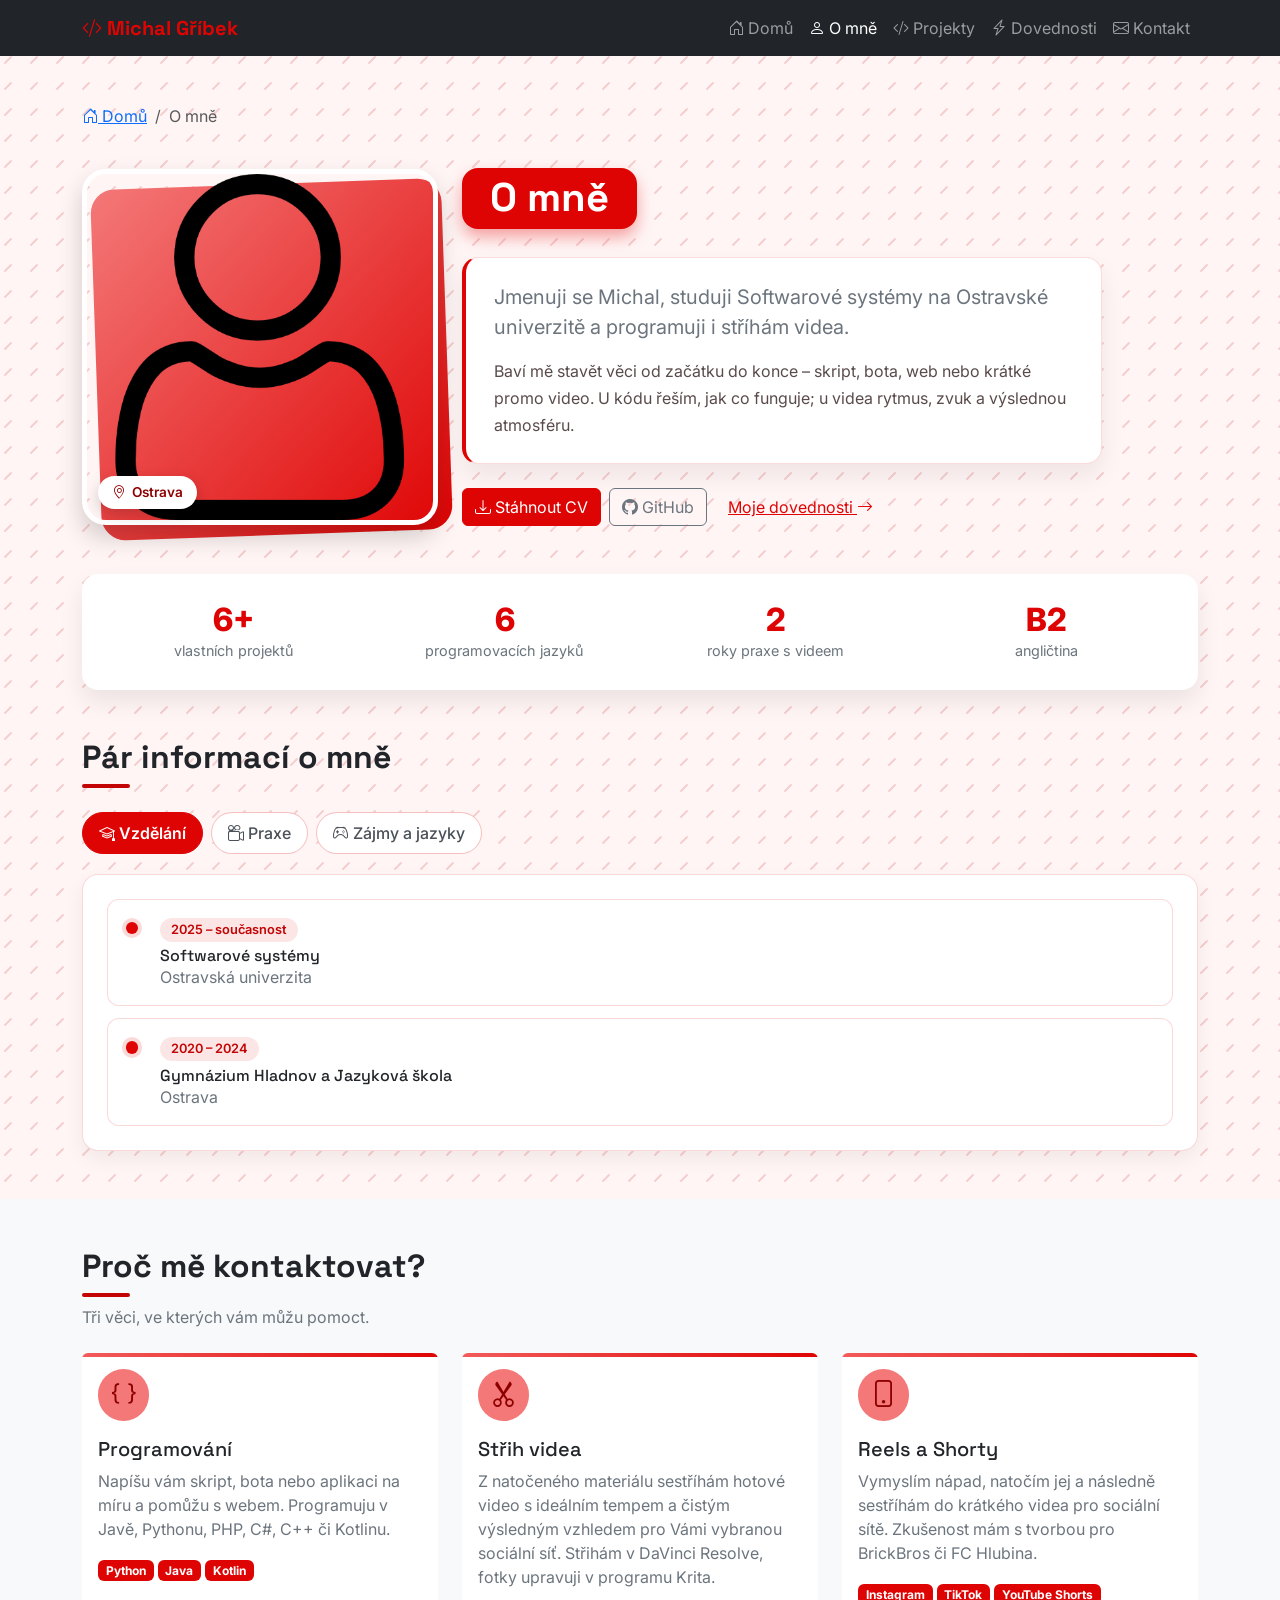
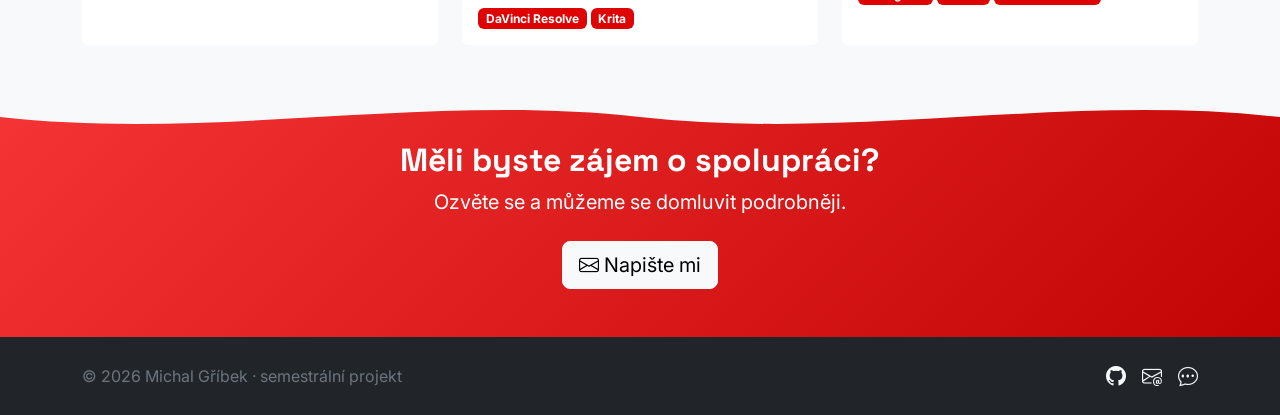
==== aboutme.html @ 523cc598 "Add files via upload" ====
<!DOCTYPE html>
<html lang="cs">
<head>
    <meta name="viewport" content="width=device-width, initial-scale=1">
    <meta charset="UTF-8">
    <title>AboutMe</title>
    <link rel="stylesheet" href="css/bootstrap.min.css">
    <link rel="stylesheet" href="css/style.css">
    <link rel="stylesheet" href="https://cdn.jsdelivr.net/npm/bootstrap-icons@1.11.3/font/bootstrap-icons.min.css">
    <link rel="preconnect" href="https://fonts.googleapis.com">
    <link rel="preconnect" href="https://fonts.gstatic.com" crossorigin>
    <link href="https://fonts.googleapis.com/css2?family=Inter:wght@400;500;600&family=Space+Grotesk:wght@500;700&display=swap" rel="stylesheet">
</head>
<body class="d-flex flex-column min-vh-100 about-page">
<header>
    <nav class="navbar navbar-expand-lg bg-dark" data-bs-theme="dark">
        <div class="container">
            <a class="navbar-brand fw-bold" href="index.html">
                <i class="bi bi-code-slash"></i> Michal Gříbek
            </a>

            <button class="navbar-toggler" type="button" data-bs-toggle="collapse"
                    data-bs-target="#mainNav" aria-controls="mainNav"
                    aria-expanded="false" aria-label="Přepnout navigaci">
                <span class="navbar-toggler-icon"></span>
            </button>

            <div class="collapse navbar-collapse" id="mainNav">
                <ul class="navbar-nav ms-auto">
                    <li class="nav-item">
                        <a class="nav-link" aria-current="page" href="index.html">
                            <i class="bi bi-house-door"></i> Domů
                        </a>
                    </li>
                    <li class="nav-item">
                        <a class="nav-link active" href="aboutme.html"><i class="bi bi-person"></i> O mně</a>
                    </li>
                    <li class="nav-item">
                        <a class="nav-link" href="projects.html"><i class="bi bi-code-slash"></i> Projekty</a>
                    </li>
                    <li class="nav-item">
                        <a class="nav-link" href="skills.html"><i class="bi bi-lightning-charge"></i> Dovednosti</a>
                    </li>
                    <li class="nav-item">
                        <a class="nav-link" href="contact.html"><i class="bi bi-envelope"></i> Kontakt</a>
                    </li>
                </ul>
            </div>
        </div>
    </nav>
</header>


<section class="py-5">
    <div class="container">

        <nav aria-label="breadcrumb">
            <ol class="breadcrumb">
                <li class="breadcrumb-item"><a href="index.html"><i class="bi bi-house-door"></i> Domů</a></li>
                <li class="breadcrumb-item active" aria-current="page">O mně</li>
            </ol>
        </nav>

        <div class="row align-items-center g-4 mt-1">
            <div class="col-md-4">
                <div class="about-photo-wrap">
                    <img src="photos/user.png" alt="Michal Gříbek" class="about-photo">
                    <span class="about-photo-badge"><i class="bi bi-geo-alt"></i> Ostrava</span>
                </div>
            </div>
            <div class="col-md-8">
                <h1 class="page-title mb-4"><b>O mně</b></h1>
                <div class="about-intro">
                    <p class="fs-5 text-secondary mb-3">
                        Jmenuji se Michal, studuji Softwarové systémy na Ostravské univerzitě
                        a programuji i stříhám videa.
                    </p>
                    <p class="about-intro-body mb-0">
                        Baví mě stavět věci od začátku do konce – skript, bota, web nebo krátké promo video.
                        U kódu řeším, jak co funguje; u videa rytmus, zvuk a výslednou atmosféru.
                    </p>
                </div>
                <div class="d-flex flex-wrap gap-2 mt-4">
                    <a href="photos/CV.pdf" download class="btn btn-brand"><i class="bi bi-download"></i> Stáhnout CV</a>
                    <a href="https://github.com/MysaGrib" target="_blank" rel="noopener" class="btn btn-outline-secondary">
                        <i class="bi bi-github"></i> GitHub
                    </a>
                    <a href="skills.html" class="btn btn-link link-brand">Moje dovednosti <i class="bi bi-arrow-right"></i></a>
                </div>
            </div>
        </div>
    </div>
</section>

<section class="pb-5">
    <div class="container">
        <div class="stats-card">
            <div class="stat">
                <span class="stat-num">6+</span>
                <span class="stat-label">vlastních projektů</span>
            </div>
            <div class="stat">
                <span class="stat-num">6</span>
                <span class="stat-label">programovacích jazyků</span>
            </div>
            <div class="stat">
                <span class="stat-num">2</span>
                <span class="stat-label">roky praxe s videem</span>
            </div>
            <div class="stat">
                <span class="stat-num">B2</span>
                <span class="stat-label">angličtina</span>
            </div>
        </div>
    </div>
</section>

<section class="pb-5">
    <div class="container">
        <h2 class="section-title mb-4"><b>Pár informací o mně</b></h2>

        <ul class="nav nav-pills about-tabs" id="aboutTabs" role="tablist">
            <li class="nav-item" role="presentation">
                <button class="nav-link active" id="tab-edu" data-bs-toggle="tab" data-bs-target="#pane-edu"
                        type="button" role="tab" aria-controls="pane-edu" aria-selected="true">
                    <i class="bi bi-mortarboard"></i> Vzdělání
                </button>
            </li>
            <li class="nav-item" role="presentation">
                <button class="nav-link" id="tab-work" data-bs-toggle="tab" data-bs-target="#pane-work"
                        type="button" role="tab" aria-controls="pane-work" aria-selected="false">
                    <i class="bi bi-camera-reels"></i> Praxe
                </button>
            </li>
            <li class="nav-item" role="presentation">
                <button class="nav-link" id="tab-hobby" data-bs-toggle="tab" data-bs-target="#pane-hobby"
                        type="button" role="tab" aria-controls="pane-hobby" aria-selected="false">
                    <i class="bi bi-controller"></i> Zájmy a jazyky
                </button>
            </li>
        </ul>

        <div class="tab-content about-tab-content p-4" id="aboutTabsContent">


            <div class="tab-pane fade show active" id="pane-edu" role="tabpanel" aria-labelledby="tab-edu" tabindex="0">
                <ul class="timeline mb-0">
                    <li>
                        <span class="when">2025 – současnost</span>
                        <h3 class="h6 mb-0">Softwarové systémy</h3>
                        <span class="text-secondary">Ostravská univerzita</span>
                    </li>
                    <li>
                        <span class="when">2020 – 2024</span>
                        <h3 class="h6 mb-0">Gymnázium Hladnov a Jazyková škola</h3>
                        <span class="text-secondary">Ostrava</span>
                    </li>
                </ul>
            </div>

            <div class="tab-pane fade" id="pane-work" role="tabpanel" aria-labelledby="tab-work" tabindex="0">
                <ul class="timeline mb-0">
                    <li>
                        <span class="when">duben 2026 – současnost</span>
                        <h3 class="h6 mb-0">BrickBros, Ostrava</h3>
                        <span class="text-secondary">Nápady na sociální sítě, natáčení a střih videí.</span>
                    </li>
                    <li>
                        <span class="when">červenec – říjen 2025</span>
                        <h3 class="h6 mb-0">FC Hlubina, Ostrava</h3>
                        <span class="text-secondary">Nápady na sociální sítě, natáčení a střih videí.</span>
                    </li>
                </ul>
            </div>

            <div class="tab-pane fade" id="pane-hobby" role="tabpanel" aria-labelledby="tab-hobby" tabindex="0">
                <div class="row g-4">
                    <div class="col-md-6">
                        <h3 class="h6"><i class="bi bi-heart"></i> Zájmy</h3>
                        <div class="d-flex flex-wrap gap-2">
                            <span class="badge badge-brand fs-6 fw-medium">Technologie</span>
                            <span class="badge badge-brand fs-6 fw-medium">Počítače</span>
                            <span class="badge badge-brand fs-6 fw-medium">Videohry</span>
                            <span class="badge badge-brand fs-6 fw-medium">Knihy a komiksy</span>
                            <span class="badge badge-brand fs-6 fw-medium">Filmy</span>
                        </div>
                    </div>
                    <div class="col-md-6">
                        <h3 class="h6"><i class="bi bi-translate"></i> Jazyky</h3>
                        <ul class="list-unstyled mb-0">
                            <li>Čeština – rodný jazyk</li>
                            <li>Angličtina – pokročilá, certifikát úrovně B2</li>
                        </ul>
                    </div>
                </div>
            </div>

        </div>
    </div>
</section>

<section class="py-5 bg-body-tertiary">
    <div class="container">
        <h2 class="section-title mb-2"><b>Proč mě kontaktovat?</b></h2>
        <p class="text-secondary mb-4">Tři věci, ve kterých vám můžu pomoct.</p>

        <div class="row g-4">
            <div class="col-md-4">
                <div class="card h-100 card-hover">
                    <div class="card-body">
                        <span class="icon-circle mb-3"><i class="bi bi-braces"></i></span>
                        <h3 class="h5 card-title">Programování</h3>
                        <p class="card-text text-secondary">
                            Napíšu vám skript, bota nebo aplikaci na míru a pomůžu s webem.
                            Programuju v Javě, Pythonu, PHP, C#, C++ či Kotlinu.
                        </p>
                        <span class="badge badge-brand">Python</span>
                        <span class="badge badge-brand">Java</span>
                        <span class="badge badge-brand">Kotlin</span>
                    </div>
                </div>
            </div>
            <div class="col-md-4">
                <div class="card h-100 card-hover">
                    <div class="card-body">
                        <span class="icon-circle mb-3"><i class="bi bi-scissors"></i></span>
                        <h3 class="h5 card-title">Střih videa</h3>
                        <p class="card-text text-secondary">
                            Z natočeného materiálu sestříhám hotové video s ideálním tempem
                            a čistým výsledným vzhledem pro Vámi vybranou sociální síť.
                            Střihám v DaVinci Resolve, fotky upravuji v programu Krita.
                        </p>
                        <span class="badge badge-brand">DaVinci Resolve</span>
                        <span class="badge badge-brand">Krita</span>
                    </div>
                </div>
            </div>
            <div class="col-md-4">
                <div class="card h-100 card-hover">
                    <div class="card-body">
                        <span class="icon-circle mb-3"><i class="bi bi-phone"></i></span>
                        <h3 class="h5 card-title">Reels a Shorty</h3>
                        <p class="card-text text-secondary">
                            Vymyslím nápad, natočím jej a následně sestříhám do krátkého videa pro sociální sítě.
                            Zkušenost mám s tvorbou pro BrickBros či FC Hlubina.
                        </p>
                        <span class="badge badge-brand">Instagram</span>
                        <span class="badge badge-brand">TikTok</span>
                        <span class="badge badge-brand">YouTube Shorts</span>
                    </div>
                </div>
            </div>
        </div>
    </div>
</section>

<section class="py-5 cta-band cta-band-wave text-center">
    <svg class="cta-wave" viewBox="0 0 1440 60" preserveAspectRatio="none" aria-hidden="true">
        <path d="M0,0 L0,30 C240,60 480,0 720,30 C960,60 1200,0 1440,30 L1440,0 Z" fill="#f8f9fa"/>
    </svg>
    <div class="container">
        <h2 class="fw-bold">Měli byste zájem o spolupráci?</h2>
        <p class="fs-5 mb-4">Ozvěte se a můžeme se domluvit podrobněji.</p>
        <a href="contact.html" class="btn btn-light btn-lg"><i class="bi bi-envelope"></i> Napište mi</a>
    </div>
</section>

<footer class="bg-dark text-light py-4 mt-auto" data-bs-theme="dark">
    <div class="container d-flex flex-column flex-md-row justify-content-between align-items-center gap-2">
        <span class="text-secondary">&copy; 2026 Michal Gříbek · semestrální projekt</span>
        <span class="d-flex gap-3 fs-5">
            <a href="https://github.com/MysaGrib" target="_blank" rel="noopener" class="link-light" aria-label="GitHub"><i class="bi bi-github"></i></a>
            <a href="mailto:michal.gribek@email.cz" class="link-light" aria-label="E-mail"><i class="bi bi-envelope-at"></i></a>
            <a href="contact.html" class="link-light" aria-label="Kontaktní formulář"><i class="bi bi-chat-dots"></i></a>
        </span>
    </div>
</footer>
<script src="js/bootstrap.min.js"></script>
</body>
</html>
---- css/style.css ----
body {
    font-family: 'Inter', system-ui, -apple-system, 'Segoe UI', sans-serif;
}
h1, h2, h3, h4, h5, h6,
.navbar-brand,
.display-4, .display-5 {
    font-family: 'Space Grotesk', 'Inter', system-ui, sans-serif;
}

header .navbar-brand,
header .navbar-brand:hover,
header .navbar-brand:focus {
    color: #df0404;
}

.text-brand { color: #df0404; }

.btn-brand {
    --bs-btn-color: #fff;
    --bs-btn-bg: #df0404;
    --bs-btn-border-color: #df0404;
    --bs-btn-hover-color: #fff;
    --bs-btn-hover-bg: #bd0404;
    --bs-btn-hover-border-color: #bd0404;
    --bs-btn-active-color: #fff;
    --bs-btn-active-bg: #a80303;
    --bs-btn-active-border-color: #a80303;
    --bs-btn-disabled-color: #fff;
    --bs-btn-disabled-bg: #df0404;
    --bs-btn-disabled-border-color: #df0404;
}
.badge-section{
    background-color: #ffffff;
}

.badge-brand {
    background-color: #df0404;
    color: #fff;
}

.braces-brand{
    color: #df0404;
}

.link-brand{
    color: #df0404;
}
#skillCarousel .carousel-item {
    height: clamp(340px, 50vw, 400px);
}
#skillCarousel .carousel-item img {
    width: 100%;
    height: 100%;
    object-fit: cover;
    object-position: center;
}


#skillCarousel .carousel-caption {
    inset: auto 0 0 0;
    padding: 4rem 1.5rem 2.75rem;
    text-align: left;
    background: linear-gradient(to top,
            rgba(45, 0, 0, .9) 0%,
            rgba(45, 0, 0, .55) 45%,
            rgba(45, 0, 0, 0) 100%);
}
#skillCarousel .carousel-caption h2 {
    font-size: clamp(1.35rem, 2.2vw, 1.75rem);
    font-weight: 700;
    margin-bottom: .35rem;
}
#skillCarousel .carousel-caption p {
    margin-bottom: 0;
    max-width: 44ch;
    font-size: .95rem;
    color: rgba(255, 255, 255, .85);
}
.carousel-kicker {
    display: inline-block;
    margin-bottom: .4rem;
    color: #ffb3b3;
    font-size: .75rem;
    font-weight: 700;
    letter-spacing: .12em;
    text-transform: uppercase;
}

@media (max-width: 767.98px) {
    #skillCarousel .carousel-caption {
        padding: 3rem 1.25rem 1.5rem;
    }
    #skillCarousel .carousel-caption h2 {
        font-size: 1.2rem;
    }
    #skillCarousel .carousel-caption p {
        font-size: .85rem;
    }
    .carousel-kicker {
        font-size: .68rem;
    }
}


#skillCarousel .carousel-indicators {
    top: 1rem;
    right: 1rem;
    bottom: auto;
    left: auto;
    margin: 0;
    gap: .35rem;
}
#skillCarousel .carousel-indicators [data-bs-target] {
    width: .5rem;
    height: .5rem;
    border: 0;
    border-radius: 50%;
    background-color: rgba(255, 255, 255, .5);
    opacity: 1;
}
#skillCarousel .carousel-indicators .active {
    background-color: #fff;
}


.section-title::after {
    content: "";
    display: block;
    width: 3rem;
    height: 4px;
    background: #c30404;
    border-radius: 2px;
    margin-top: .5rem;
}


.page-title {
    display: inline-block;
    background-color: #df0404;
    color: #fff;
    padding: .4rem 1.75rem;
    border-radius: 1rem;
    box-shadow: 0 .5rem 1rem rgba(223, 4, 4, .35);
}

/* Medailonek v hero na O mně – vlastní podklad, aby text nešel přes šrafy */
.about-intro {
    max-width: 40rem;
    margin-top: .25rem;
    padding: 1.5rem 1.75rem;
    border: 1px solid rgba(223, 4, 4, .14);
    border-left: 4px solid #df0404;
    border-radius: 1rem;
    background: #fff;
    box-shadow: 0 .75rem 1.5rem rgba(45, 0, 0, .07);
}
.about-intro .about-intro-body {
    color: #5a4b4b;
    line-height: 1.7;
}
@media (max-width: 575.98px) {
    .about-intro {
        padding: 1.25rem;
    }
}


.card-hover {
    transition: transform .2s ease, box-shadow .2s ease;
}
.card-hover:hover {
    transform: translateY(-4px) rotate(-1.5deg);
    box-shadow: 0 .5rem 1rem rgba(0, 0, 0, .15);
}

.card-hover:has(video):hover {
    transform: translateY(-4px);
}

.icon-circle {
    width: 3.2rem;
    height: 3.2rem;
    border-radius: 50%;
    display: inline-flex;
    align-items: center;
    justify-content: center;
    background: rgb(244 120 120);
    color: #8e0000;
    font-size: 1.5rem;
}


.step-num {
    width: 2.4rem;
    height: 2.4rem;
    border-radius: 50%;
    background: #c30404;
    color: #ffffff;
    font-weight: 700;
    display: inline-flex;
    align-items: center;
    justify-content: center;
}


.cta-band {
    background: linear-gradient(135deg, #f53535, #c30404);
    color: #fff;
}


.about-page {
    background-color: #fff5f5;
    background-image: url("data:image/svg+xml,%3Csvg xmlns='http://www.w3.org/2000/svg' width='26' height='26' viewBox='0 0 26 26'%3E%3Cpath d='M5 11 L11 5' stroke='%23c30404' stroke-opacity='.16' stroke-width='2' stroke-linecap='round'/%3E%3C/svg%3E");
    background-size: 26px 26px;
}

.about-photo-wrap {
    position: relative;
}


.about-photo-wrap::before {
    content: "";
    position: absolute;
    inset: .9rem -.6rem -.6rem .9rem;
    border-radius: 1.5rem;
    background: linear-gradient(135deg, #f47878, #df0404);
    transform: rotate(-2deg);
}
@media (max-width: 575.98px) {
    .about-photo-wrap::before {
        inset: .75rem -.3rem -.3rem .75rem;
        transform: none;
    }
}

.about-photo {
    position: relative;
    width: 100%;
    aspect-ratio: 1 / 1;
    object-fit: cover;
    border: 5px solid #fff;
    border-radius: 1.5rem;
    box-shadow: 0 .75rem 1.5rem rgba(0, 0, 0, .18);
}


.about-photo-badge {
    position: absolute;
    left: 1rem;
    bottom: 1rem;
    z-index: 2;
    display: inline-flex;
    align-items: center;
    gap: .35rem;
    padding: .4rem .9rem;
    border-radius: 2rem;
    background: #fff;
    color: #8e0000;
    font-size: .85rem;
    font-weight: 600;
    box-shadow: 0 .35rem .9rem rgba(0, 0, 0, .18);
}


.stats-card {
    display: grid;
    grid-template-columns: repeat(2, 1fr);
    gap: 1.5rem 1rem;
    background: #fff;
    border-radius: 1rem;
    padding: 1.75rem 1.5rem;
    box-shadow: 0 .75rem 1.5rem rgba(0, 0, 0, .08);
}
.stat {
    text-align: center;
}
.stat-num {
    display: block;
    font-size: 2rem;
    font-weight: 800;
    line-height: 1.1;
    color: #df0404;
}
.stat-label {
    font-size: .9rem;
    color: #6c757d;
}
@media (min-width: 768px) {
    .stats-card {
        grid-template-columns: repeat(4, 1fr);
    }
}


.about-tabs {
    gap: .5rem;
    border-bottom: 0;
    margin-bottom: 1.25rem;
}
.about-tabs .nav-link {
    border: 1px solid rgba(223, 4, 4, .25);
    border-radius: 2rem;
    background: #fff;
    color: #495057;
    font-weight: 500;
}
.about-tabs .nav-link:hover {
    border-color: #df0404;
    color: #c30404;
}
.about-tabs .nav-link.active {
    background: #df0404;
    border-color: #df0404;
    color: #fff;
    font-weight: 600;
}
.about-tab-content {
    background: #fff;
    border: 1px solid rgba(223, 4, 4, .15);
    border-radius: 1rem;
    box-shadow: 0 .5rem 1.25rem rgba(0, 0, 0, .06);
}


.timeline {
    list-style: none;
    margin: 0;
    padding: 0;
}
.timeline li {
    position: relative;
    margin-bottom: .75rem;
    padding: 1rem 1rem 1rem 3.25rem;
    background: #fff;
    border: 1px solid rgba(223, 4, 4, .15);
    border-radius: .75rem;
}
.timeline li:last-child {
    margin-bottom: 0;
}
.timeline li::before {
    content: "";
    position: absolute;
    left: 1.1rem;
    top: 1.35rem;
    width: .8rem;
    height: .8rem;
    border-radius: 50%;
    background: #df0404;
    box-shadow: 0 0 0 4px rgba(223, 4, 4, .15);
}
.timeline .when {
    display: inline-block;
    margin-bottom: .3rem;
    padding: .15rem .7rem;
    border-radius: 2rem;
    background: rgba(223, 4, 4, .1);
    color: #c30404;
    font-size: .8rem;
    font-weight: 600;
}


.about-page .card-hover {
    position: relative;
    overflow: hidden;
    border: 0;
}
.about-page .card-hover::before {
    content: "";
    position: absolute;
    top: 0;
    left: 0;
    right: 0;
    height: 4px;
    background: linear-gradient(90deg, #f35b5b, #df0404);
}
.about-page .card-hover:hover {
    transform: translateY(-4px);
}
.about-page .icon-circle {
    font-size: 1.7rem;
}


.cta-band-wave {
    position: relative;
}
.cta-wave {
    position: absolute;
    top: 0;
    left: 0;
    width: 100%;
    height: 3rem;
    display: block;
}


.index-page {
    background-color: #fff5f5;
    background-image:
            radial-gradient(60rem 28rem at 85% -8%, rgba(223, 4, 4, .12), transparent 60%),
            linear-gradient(rgba(195, 4, 4, .05) 1px, transparent 1px),
            linear-gradient(90deg, rgba(195, 4, 4, .05) 1px, transparent 1px);
    background-size: auto, 34px 34px, 34px 34px;
}


.home-flow {
    position: relative;
}
.home-flow > section {
    position: relative;
    z-index: 1;
}
.home-flow > .flow-line {
    top: 0;
    height: 100%;
}


.hero-name {
    color: #df0404;
    text-decoration: underline;
    text-decoration-color: rgba(223, 4, 4, .35);
    text-decoration-thickness: .12em;
    text-underline-offset: .1em;
}



#videoSteps .card {
    border-top: 4px solid rgba(223, 4, 4, .25);
    transition: transform .2s ease, box-shadow .2s ease, border-color .2s ease;
}
#videoSteps .card:hover {
    transform: translateY(-4px);
    border-color: #df0404;
    box-shadow: 0 .5rem 1rem rgba(0, 0, 0, .12);
}
@media (min-width: 992px) {
    #videoSteps .row {
        position: relative;
    }

    #videoSteps .row::before {
        content: "";
        position: absolute;
        top: calc(1.5rem + 4px + 1rem + 1.2rem);
        left: 12.5%;
        right: 12.5%;
        z-index: 1;
        border-top: 2px dashed rgba(223, 4, 4, .25);
    }
    #videoSteps .step-num {
        position: relative;
        z-index: 2;
        box-shadow: 0 0 0 6px #fff;
    }
}


.projects-page {
    background-color: #fff5f5;
    background-image:
            repeating-linear-gradient(45deg, rgba(195, 4, 4, .08) 0 2px, transparent 2px 22px),
            repeating-linear-gradient(-45deg, rgba(195, 4, 4, .08) 0 2px, transparent 2px 22px);
}




@media (min-width: 768px) {
    #projectModal {
        --bs-modal-width: min(1000px, 92vw);
    }
}

#projectModal .modal-content {
    border: 0;
    border-radius: 1rem;
    overflow: hidden;
    box-shadow: 0 1.75rem 3.5rem rgba(45, 0, 0, .22);
}


.modal-banner {
    position: relative;
    padding: 1.5rem 1.75rem 1.6rem;
    overflow: hidden;
    color: #fff;
    background: linear-gradient(135deg, #8e0000 0%, #c30404 55%, #df0404 100%);
}
.modal-banner::after {
    content: "";
    position: absolute;
    inset: 0;
    background: radial-gradient(22rem 14rem at 100% 0%, rgba(255, 255, 255, .18), transparent 65%);
    pointer-events: none;
}
.modal-banner-num {
    display: block;
    font-size: 2.5rem;
    font-weight: 800;
    line-height: 1;
    letter-spacing: -.03em;
    opacity: .35;
}
.modal-banner-kicker {
    margin: .35rem 0 .15rem;
    color: #ffb3b3;
    font-size: .72rem;
    font-weight: 700;
    letter-spacing: .14em;
    text-transform: uppercase;
}
.modal-banner .modal-title {
    position: relative;
    z-index: 1;
    margin: 0;
    padding-right: 3rem;
    color: #fff;
    font-size: clamp(1.35rem, 2.4vw, 1.9rem);
    font-weight: 700;
    line-height: 1.2;
}
.modal-banner-icon {
    position: absolute;
    right: 1rem;
    bottom: -1.5rem;
    z-index: 0;
    font-size: 7.5rem;
    line-height: 1;
    color: rgba(255, 255, 255, .16);
    pointer-events: none;
}
.modal-banner-close {
    position: absolute;
    top: 1rem;
    right: 1rem;
    z-index: 2;
}


#projectModal .modal-body {
    padding: 1.5rem;
    min-height: clamp(300px, 40vh, 420px);
}
#projectModal .modal-body.is-minimal {
    min-height: 0;
}
#projectModal .modal-desc {
    color: #4a3b3b;
    line-height: 1.75;
    margin-bottom: 0;
}
#projectModal .modal-meta {
    height: 100%;
    padding: 1.25rem;
    border: 1px solid rgba(223, 4, 4, .18);
    border-radius: .75rem;
    background: #fff5f5;
}
#projectModal .modal-meta h3 {
    margin-bottom: .9rem;
    color: #8e0000;
    font-size: .8rem;
    font-weight: 700;
    letter-spacing: .1em;
    text-transform: uppercase;
}
.modal-tech {
    display: flex;
    flex-wrap: wrap;
    gap: .4rem;
}
.modal-tech .badge {
    padding: .5rem .75rem;
    border-radius: .5rem;
    font-size: .82rem;
    font-weight: 600;
}
#projectModal .modal-footer {
    border-top: 1px solid rgba(223, 4, 4, .12);
    background: #fffafa;
}

@media (max-width: 767.98px) {
    .modal-banner {
        padding: 1.25rem 1.25rem 1.35rem;
    }
    #projectModal .modal-content {
        border-radius: 0;
        box-shadow: none;
    }
    .modal-banner-num {
        font-size: 2rem;
    }
    .modal-banner-icon {
        right: .5rem;
        bottom: -.75rem;
        font-size: 5rem;
    }
    .modal-banner-close {
        top: .75rem;
        right: .75rem;
    }
    #projectModal .modal-body {
        min-height: 0;
        padding: 1.25rem;
    }
}

.reel-ratio {
    --bs-aspect-ratio: 177.78%;
    background: #000;
    border-radius: .5rem;
    overflow: hidden;
}
.reel-ratio video {
    object-fit: cover;
}

.reel-ratio video:fullscreen {
    object-fit: contain;
}
.reel-ratio video:-webkit-full-screen {
    object-fit: contain;
}


.project-card {
    display: flex;
    flex-direction: column;
    background: #fff;
    border-radius: 1rem;
    overflow: hidden;
    box-shadow: 0 .25rem .75rem rgba(0, 0, 0, .1);
    transition: transform .25s ease, box-shadow .25s ease;
}
.project-card:hover {
    transform: translateY(-6px);
    box-shadow: 0 .75rem 1.5rem rgba(195, 4, 4, .3);
}
.project-cover {
    position: relative;
    height: 150px;
    display: flex;
    align-items: center;
    justify-content: center;
    background: linear-gradient(135deg, #8e0000, #df0404);
    color: #fff;
    font-size: 4rem;
}
.project-cover i {
    transition: transform .25s ease;
}
.project-card:hover .project-cover i {
    transform: scale(1.15) rotate(-6deg);
}
.project-num {
    position: absolute;
    top: .5rem;
    left: 1rem;
    font-size: 1.5rem;
    font-weight: 700;
    opacity: .45;
}
.project-body {
    display: flex;
    flex-direction: column;
    flex-grow: 1;
    padding: 1.25rem;
}
.project-body .btn {
    align-self: flex-start;
}

.projects-flow {
    position: relative;
}

.flow-line {
    position: absolute;
    top: 14rem;
    height: calc(100% - 14rem);
    left: 50%;
    transform: translateX(-50%);
    width: min(100%, 1140px);
    z-index: 0;
    pointer-events: none;
}

.projects-flow > section {
    position: relative;
    z-index: 1;
}


@media (max-width: 767.98px) {
    .flow-line {
        display: none;
    }
}


@media (prefers-reduced-motion: reduce) {
    .flow-path {
        stroke-dasharray: none !important;
        stroke-dashoffset: 0 !important;
    }
}
/* Skills */
.skill-card {
    background: #fff;
    border-radius: 1rem;
    border-top: 4px solid #c30404;
    padding: 1.5rem 1rem;
    text-align: center;
    box-shadow: 0 .25rem .75rem rgba(0, 0, 0, .1);
    transition: transform .25s ease, box-shadow .25s ease;
}
.skill-card:hover {
    transform: translateY(-4px);
    box-shadow: 0 .75rem 1.5rem rgba(195, 4, 4, .25);
}
.skill-icon {
    display: block;
    font-size: 2.5rem;
    color: #c30404;
    margin-bottom: .5rem;
}


.table-card {
    background: #fff;
    border-radius: 1rem;
    padding: 1.25rem;
    box-shadow: 0 .25rem .75rem rgba(0, 0, 0, .1);
}


.page-link { color: #c30404; }
.page-link:hover { color: #8e0000; }
.page-item.active .page-link {
    background-color: #c30404;
    border-color: #c30404;
    color: #fff;
}

.skills-page {
    background-color: #fff5f5;
    background-image: radial-gradient(circle,
    transparent 0 5px,
    rgba(195, 4, 4, .12) 5.5px 7px,
    transparent 7.5px);
    background-size: 28px 28px;
}


/* Contact page */

.contact-page {
    background-color: #fff5f5;
    background-image: url("data:image/svg+xml,%3Csvg xmlns='http://www.w3.org/2000/svg' width='80' height='40' viewBox='0 0 80 40'%3E%3Cpath d='M0 20 Q 10 10 20 20 T 40 20 T 60 20 T 80 20' fill='none' stroke='%23c30404' stroke-opacity='.18' stroke-width='2'/%3E%3C/svg%3E");
    background-size: 80px 40px;
}
.form-card {
    background: #fff;
    border-radius: 1rem;
    padding: 2rem;
    box-shadow: 0 .25rem .75rem rgba(0, 0, 0, .1);
}
.form-legend {
    color: #c30404;
    font-weight: 700;
    padding-bottom: .5rem;
    border-bottom: 2px solid rgba(195, 4, 4, .25);
}
.contact-icon {
    color: #c30404;
    margin-right: .5rem;
}


.form-control:focus,
.form-select:focus {
    border-color: #c30404;
    box-shadow: 0 0 0 .25rem rgba(195, 4, 4, .2);
}
.form-check-input:checked {
    background-color: #c30404;
    border-color: #c30404;
}
.form-check-input:focus {
    border-color: #c30404;
    box-shadow: 0 0 0 .25rem rgba(195, 4, 4, .2);
}
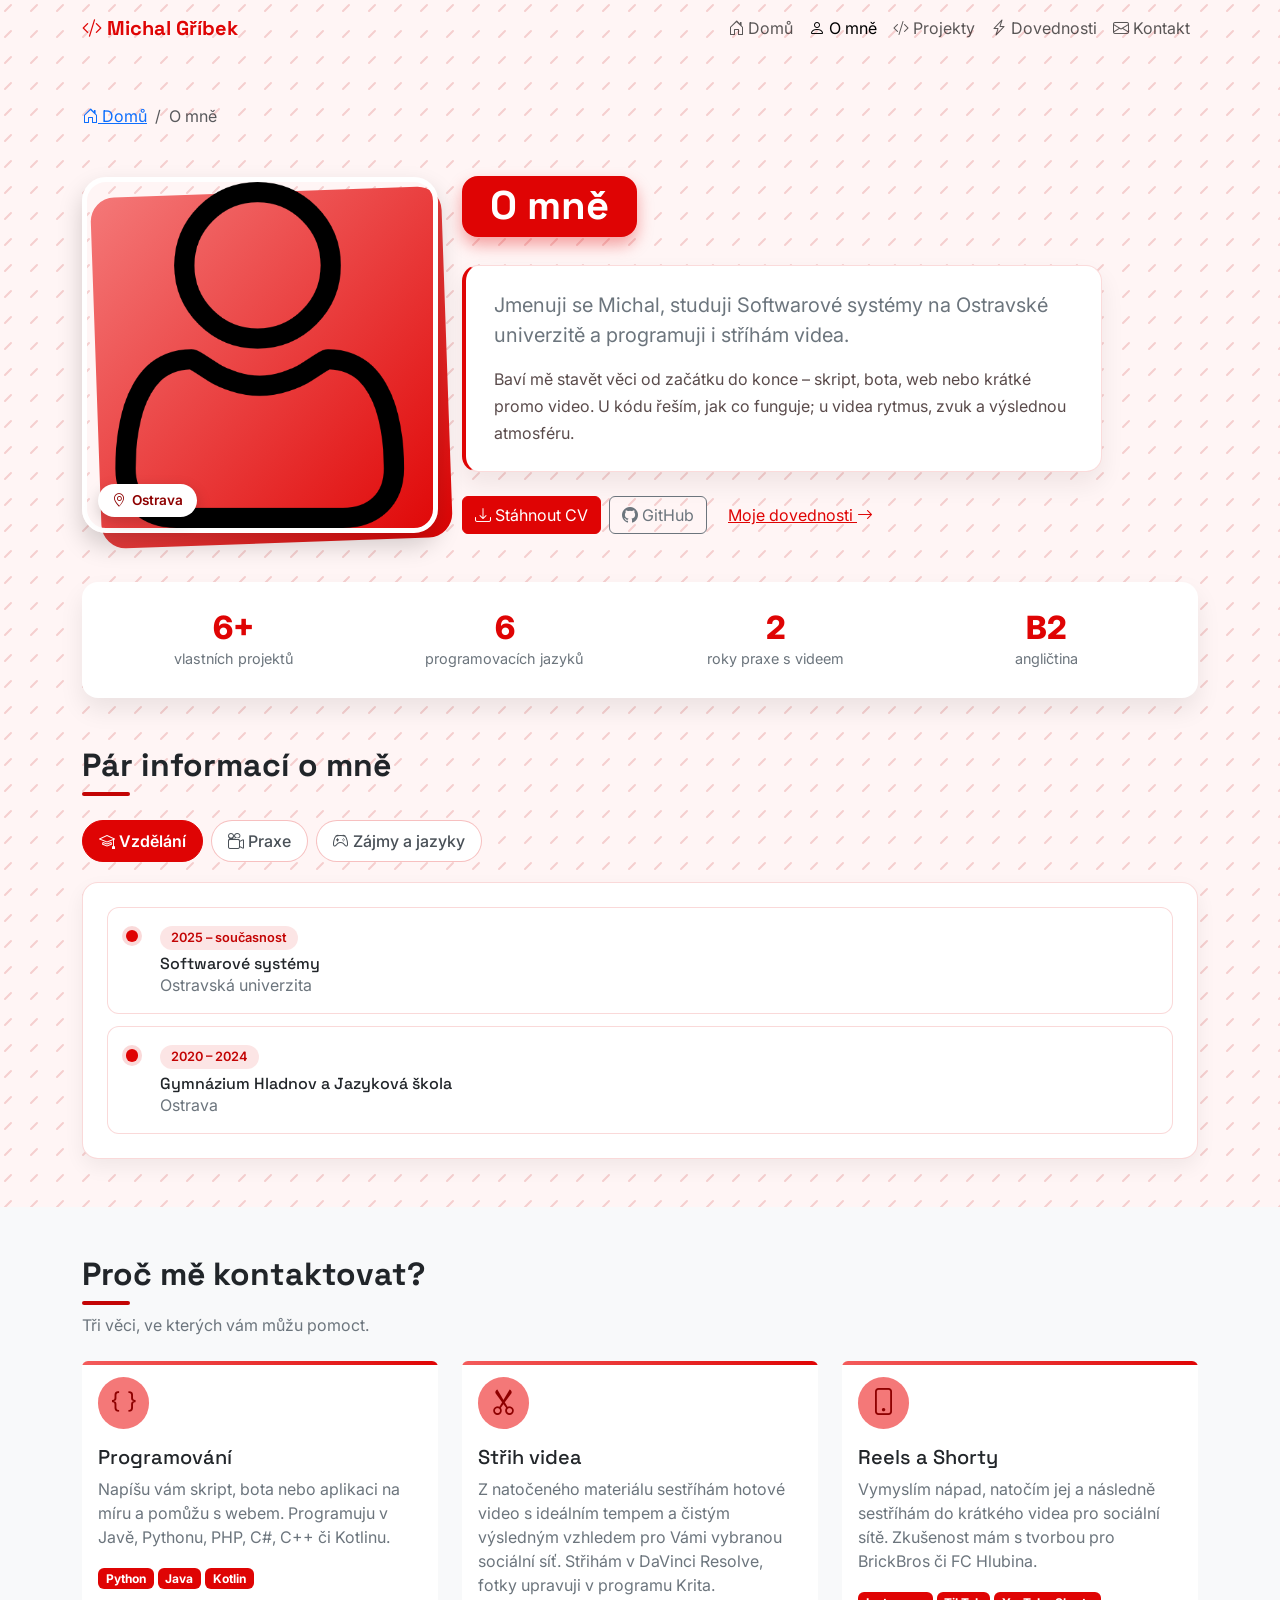
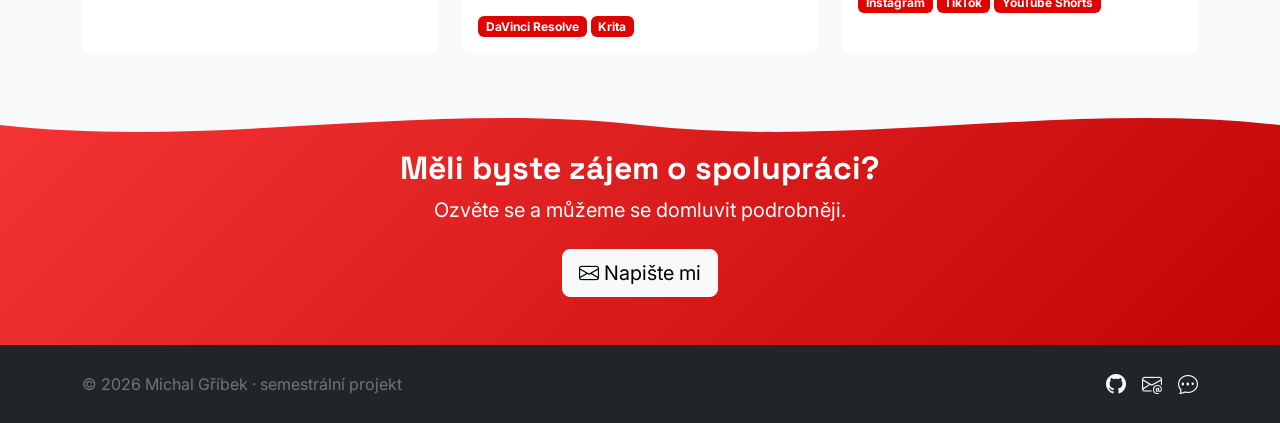
==== commit 95b12586: "Add files via upload" ====
--- a/aboutme.html
+++ b/aboutme.html
@@ -12,8 +12,8 @@
     <link href="https://fonts.googleapis.com/css2?family=Inter:wght@400;500;600&family=Space+Grotesk:wght@500;700&display=swap" rel="stylesheet">
 </head>
 <body class="d-flex flex-column min-vh-100 about-page">
-<header>
-    <nav class="navbar navbar-expand-lg bg-dark" data-bs-theme="dark">
+<header class="site-header">
+    <nav class="navbar navbar-expand-lg">
         <div class="container">
             <a class="navbar-brand fw-bold" href="index.html">
                 <i class="bi bi-code-slash"></i> Michal Gříbek
@@ -54,14 +54,14 @@
 <section class="py-5">
     <div class="container">
 
-        <nav aria-label="breadcrumb">
+        <nav class="page-breadcrumb" aria-label="breadcrumb">
             <ol class="breadcrumb">
                 <li class="breadcrumb-item"><a href="index.html"><i class="bi bi-house-door"></i> Domů</a></li>
                 <li class="breadcrumb-item active" aria-current="page">O mně</li>
             </ol>
         </nav>
 
-        <div class="row align-items-center g-4 mt-1">
+        <div class="row align-items-center g-4 mt-4">
             <div class="col-md-4">
                 <div class="about-photo-wrap">
                     <img src="photos/user.png" alt="Michal Gříbek" class="about-photo">
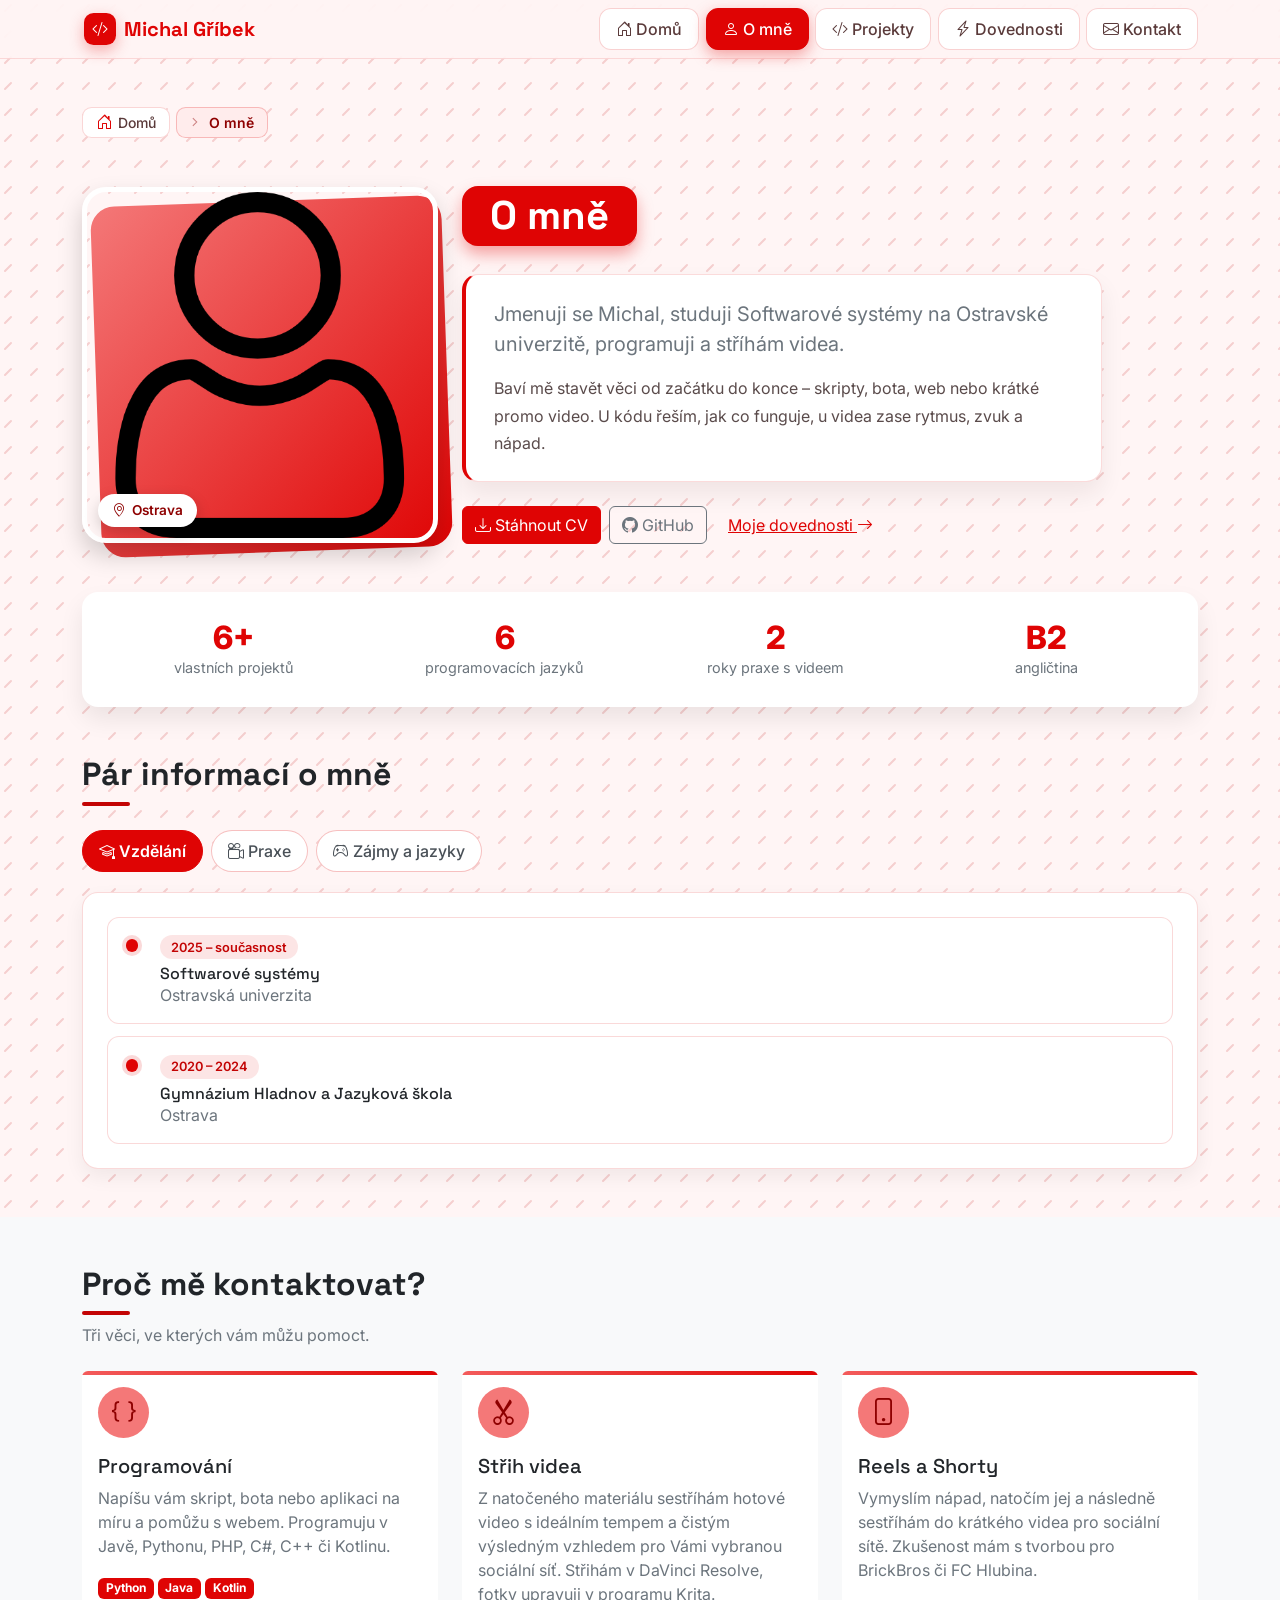
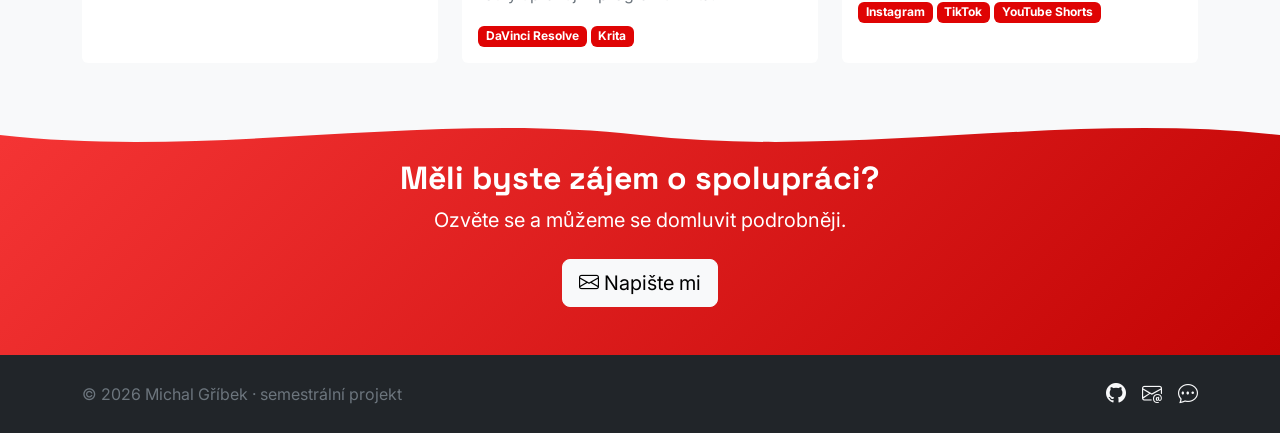
==== commit b392c7b2: "Add files via upload" ====
--- a/aboutme.html
+++ b/aboutme.html
@@ -72,12 +72,12 @@
                 <h1 class="page-title mb-4"><b>O mně</b></h1>
                 <div class="about-intro">
                     <p class="fs-5 text-secondary mb-3">
-                        Jmenuji se Michal, studuji Softwarové systémy na Ostravské univerzitě
-                        a programuji i stříhám videa.
+                        Jmenuji se Michal, studuji Softwarové systémy na Ostravské univerzitě,
+                        programuji a stříhám videa.
                     </p>
                     <p class="about-intro-body mb-0">
-                        Baví mě stavět věci od začátku do konce – skript, bota, web nebo krátké promo video.
-                        U kódu řeším, jak co funguje; u videa rytmus, zvuk a výslednou atmosféru.
+                        Baví mě stavět věci od začátku do konce – skripty, bota, web nebo krátké promo video.
+                        U kódu řeším, jak co funguje, u videa zase rytmus, zvuk a nápad.
                     </p>
                 </div>
                 <div class="d-flex flex-wrap gap-2 mt-4">
--- a/css/style.css
+++ b/css/style.css
@@ -11,6 +11,217 @@
 header .navbar-brand:hover,
 header .navbar-brand:focus {
     color: #df0404;
+}
+
+
+.site-header {
+    position: sticky;
+    top: 0;
+    z-index: 1030;
+    background: rgba(255, 245, 245, .82);
+    border-bottom: 1px solid rgba(223, 4, 4, .12);
+    -webkit-backdrop-filter: blur(10px) saturate(140%);
+    backdrop-filter: blur(10px) saturate(140%);
+}
+
+@supports not ((-webkit-backdrop-filter: blur(1px)) or (backdrop-filter: blur(1px))) {
+    .site-header {
+        background: #fff5f5;
+    }
+}
+
+.site-header .navbar {
+    padding-block: .5rem;
+}
+
+.site-header .navbar-brand {
+    display: inline-flex;
+    align-items: center;
+    gap: .55rem;
+    padding: .25rem .1rem;
+    color: #df0404;
+}
+
+.site-header .navbar-brand > i {
+    display: inline-flex;
+    align-items: center;
+    justify-content: center;
+    width: 2rem;
+    height: 2rem;
+    border-radius: .6rem;
+    background: #df0404;
+    color: #fff;
+    font-size: 1rem;
+    box-shadow: 0 .35rem .9rem rgba(223, 4, 4, .3);
+}
+
+.site-header .navbar-nav {
+    gap: .4rem;
+}
+
+.site-header .navbar-nav .nav-link {
+    padding: .5rem 1rem;
+    border: 1px solid rgba(223, 4, 4, .18);
+    border-radius: .75rem;
+    background: #fff;
+    color: #5a3a3a;
+    font-weight: 500;
+    transition: background-color .18s ease, border-color .18s ease, color .18s ease,
+                transform .18s ease, box-shadow .18s ease;
+}
+
+.site-header .navbar-nav .nav-link:hover,
+.site-header .navbar-nav .nav-link:focus {
+    border-color: #df0404;
+    background: #fff5f5;
+    color: #8e0000;
+    transform: translateY(-1px);
+}
+
+.site-header .navbar-nav .nav-link.active {
+    background: #df0404;
+    border-color: #df0404;
+    color: #fff;
+    box-shadow: 0 .35rem .9rem rgba(223, 4, 4, .35);
+}
+
+.site-header .navbar-nav .nav-link.active:hover,
+.site-header .navbar-nav .nav-link.active:focus {
+    background: #c30404;
+    border-color: #c30404;
+    color: #fff;
+    transform: none;
+}
+
+.site-header .navbar-nav .nav-link:focus-visible {
+    outline: 2px solid #8e0000;
+    outline-offset: 2px;
+}
+
+@media (max-width: 991.98px) {
+    .site-header .navbar {
+        padding-block: .45rem;
+    }
+    .site-header .navbar-collapse {
+        margin: .5rem 0 .25rem;
+        padding: .75rem;
+        border-radius: 1rem;
+        background: #fff;
+        box-shadow: 0 .75rem 1.5rem rgba(45, 0, 0, .1);
+    }
+    .site-header .navbar-nav {
+        gap: .35rem;
+    }
+    .site-header .navbar-nav .nav-link {
+        border-radius: .6rem;
+    }
+    .site-header .navbar-toggler {
+        padding: .4rem .55rem;
+        border-color: rgba(223, 4, 4, .25);
+    }
+    .site-header .navbar-toggler:focus {
+        box-shadow: 0 0 0 .2rem rgba(223, 4, 4, .2);
+    }
+}
+
+@media (prefers-reduced-motion: reduce) {
+    .site-header .navbar-nav .nav-link {
+        transition: none;
+    }
+    .site-header .navbar-nav .nav-link:hover,
+    .site-header .navbar-nav .nav-link:focus {
+        transform: none;
+    }
+}
+
+
+.page-breadcrumb .breadcrumb {
+    --bs-breadcrumb-divider: "";
+    --bs-breadcrumb-item-padding-x: 0;
+    display: flex;
+    flex-wrap: wrap;
+    align-items: center;
+    gap: .4rem .4rem;
+    margin: 0;
+    font-size: .875rem;
+}
+
+.page-breadcrumb .breadcrumb-item {
+    display: inline-flex;
+    align-items: center;
+    padding: 0;
+}
+
+.page-breadcrumb .breadcrumb-item + .breadcrumb-item::before {
+    content: "";
+    float: none;
+    width: .4rem;
+    height: .4rem;
+    margin-right: .4rem;
+    border-top: 1.5px solid rgba(142, 0, 0, .45);
+    border-right: 1.5px solid rgba(142, 0, 0, .45);
+    transform: rotate(45deg);
+}
+
+.page-breadcrumb .breadcrumb-item a,
+.page-breadcrumb .breadcrumb-item.active {
+    display: inline-flex;
+    align-items: center;
+    gap: .4rem;
+    padding: .35rem .8rem;
+    border-radius: .6rem;
+    line-height: 1.25;
+    text-decoration: none;
+}
+
+.page-breadcrumb .breadcrumb-item a {
+    border: 1px solid rgba(223, 4, 4, .16);
+    background: #fff;
+    color: #5a3a3a;
+    font-weight: 500;
+    transition: background-color .18s ease, border-color .18s ease, color .18s ease;
+}
+
+.page-breadcrumb .breadcrumb-item a i {
+    color: #df0404;
+    font-size: 1rem;
+    line-height: 1;
+}
+
+.page-breadcrumb .breadcrumb-item a:hover,
+.page-breadcrumb .breadcrumb-item a:focus {
+    border-color: #df0404;
+    background: #fff5f5;
+    color: #8e0000;
+}
+
+.page-breadcrumb .breadcrumb-item a:focus-visible {
+    outline: 2px solid #8e0000;
+    outline-offset: 2px;
+}
+
+.page-breadcrumb .breadcrumb-item.active {
+    border: 1px solid rgba(223, 4, 4, .22);
+    background: #ffecec;
+    color: #8e0000;
+    font-weight: 600;
+}
+
+@media (max-width: 575.98px) {
+    .page-breadcrumb .breadcrumb {
+        gap: .35rem;
+        font-size: .8125rem;
+    }
+    .page-breadcrumb .breadcrumb-item a,
+    .page-breadcrumb .breadcrumb-item.active {
+        padding: .3rem .65rem;
+    }
+}
+
+@media (prefers-reduced-motion: reduce) {
+    .page-breadcrumb .breadcrumb-item a {
+        transition: none;
+    }
 }
 
 .text-brand { color: #df0404; }
@@ -143,7 +354,6 @@
     box-shadow: 0 .5rem 1rem rgba(223, 4, 4, .35);
 }
 
-/* Medailonek v hero na O mně – vlastní podklad, aby text nešel přes šrafy */
 .about-intro {
     max-width: 40rem;
     margin-top: .25rem;
@@ -712,7 +922,6 @@
         stroke-dashoffset: 0 !important;
     }
 }
-/* Skills */
 .skill-card {
     background: #fff;
     border-radius: 1rem;
@@ -760,7 +969,6 @@
 }
 
 
-/* Contact page */
 
 .contact-page {
     background-color: #fff5f5;
